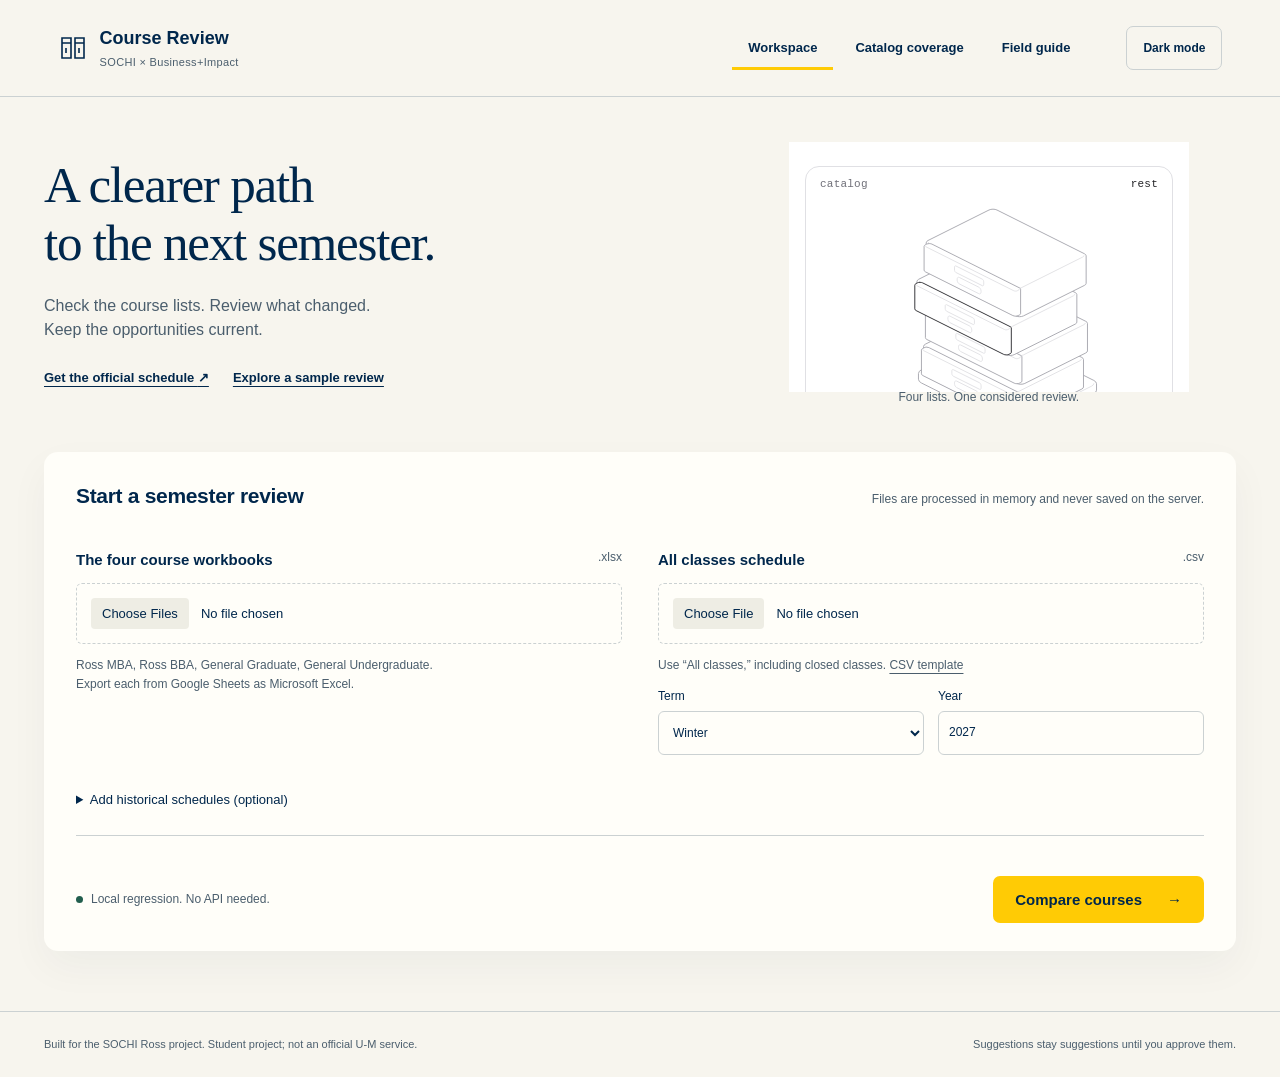
==== index.html @ 3276b449 "Build offline SOCHI course review app with trained ridge model" ====
<!doctype html>
<html lang="en"><head><meta charset="utf-8"><meta name="viewport" content="width=device-width,initial-scale=1"><meta name="color-scheme" content="light dark"><title>Course Review · SOCHI × Business+Impact</title><link rel="stylesheet" href="/style.css"><script src="/app.js" defer></script></head>
<body><a class="skip" href="#main">Skip to workspace</a>
<header><a href="/" class="brand" aria-label="Course Review home"><svg width="30" height="30" viewBox="0 0 30 30" aria-hidden="true"><path d="M4 5h9v20H4zM17 5h9v20h-9zM4 10h9M17 10h9M8 15v5M21 15v5" fill="none" stroke="currentColor" stroke-width="1.6"/></svg><span>Course Review<small>SOCHI × Business+Impact</small></span></a><nav aria-label="Main"><button class="nav active" data-page="workspace">Workspace</button><button class="nav" data-page="coverage">Catalog coverage</button><button class="nav" data-page="guide">Field guide</button></nav><button id="theme" class="icon-button" aria-label="Switch to dark mode">Dark mode</button></header>
<main id="main">
<section id="workspace" class="page">
<div class="intro"><div><h1>A clearer path<br>to the next semester.</h1><p>Check the course lists. Review what changed.<br>Keep the opportunities current.</p><div class="intro-links"><a href="https://ro.umich.edu/calendars/schedule-classes" target="_blank" rel="noopener">Get the official schedule <span aria-hidden="true">↗</span></a><button id="demo" class="text-button">Explore a sample review</button></div></div><div class="figure"><iframe title="Interactive Hairline catalog drawers" src="/hairline-catalog.html?theme=light" id="hairline"></iframe><span>Four lists. One considered review.</span></div></div>
<section class="setup" aria-labelledby="setup-title"><div class="setup-heading"><h2 id="setup-title">Start a semester review</h2><p>Files are processed in memory and never saved on the server.</p></div><form id="review-form"><div class="inputs">
<div class="file-area"><label for="workbooks">The four course workbooks <span>.xlsx</span></label><input id="workbooks" type="file" accept=".xlsx" multiple required aria-describedby="workbook-help"><p id="workbook-help">Ross MBA, Ross BBA, General Graduate, General Undergraduate.<br>Export each from Google Sheets as Microsoft Excel.</p></div>
<div class="file-area"><label for="schedule">All classes schedule <span>.csv</span></label><input id="schedule" type="file" accept=".csv" required><p>Use “All classes,” including closed classes. <a href="/schedule-template.csv" download>CSV template</a></p><div class="term"><label for="season">Term<select id="season"><option>Winter</option><option>Spring</option><option>Spring/Summer</option><option>Summer</option><option>Fall</option></select></label><label for="year">Year<input id="year" type="number" min="2020" max="2099" value="2027" required></label></div></div>
</div><details class="history"><summary>Add historical schedules (optional)</summary><p>Upload previous “All classes” CSVs. These add evidence for courses missing next term. Name files WN2026.csv, FA2026.csv, SP2026.csv, SS2026.csv or SU2026.csv.</p><input id="history" aria-label="Historical schedule CSVs" type="file" accept=".csv" multiple></details><div class="form-foot"><p><span class="status-dot"></span>Local regression. No API needed.</p><button class="primary" id="analyze" type="submit">Compare courses <span aria-hidden="true">→</span></button></div></form><div id="error" role="alert" hidden></div><div id="progress" role="status" hidden>Reading course files and comparing official offerings…</div></section>
<section id="results" hidden aria-labelledby="result-title"><div class="results-heading"><div><h2 id="result-title">Your review queue</h2><p id="summary"></p></div><div class="export-actions"><button id="export-csv">Export review CSV</button><button id="export-json">Save review session</button><label class="import-label">Resume session<input type="file" id="import-session" accept=".json"></label></div></div><div id="notice" class="notice"></div><div id="counts" class="counts"></div><div class="filters"><label>Search<input id="search" type="search" placeholder="Course name or number"></label><label>Action<select id="action-filter"><option value="">All actions</option></select></label><label>Course list<select id="dataset-filter"><option value="">All lists</option></select></label><label>Decision<select id="decision-filter"><option value="">All decisions</option><option>Pending</option><option>Accepted</option><option>Rejected</option><option>Mark Not Current</option></select></label></div><div class="table-wrap" tabindex="0" aria-label="Course review table, scroll horizontally on small screens"><table><thead><tr><th>Course</th><th>Suggested action</th><th>Evidence & proposed change</th><th>Your decision</th></tr></thead><tbody id="rows"></tbody></table></div><div class="pagination"><span id="page-info"></span><div><button id="prev">Previous</button><button id="next">Next</button></div></div><section class="discovery"><h2>Courses to investigate</h2><p>New to these lists, with a title related to social impact or sustainability. Confirm the description, audience and tags before adding.</p><div id="discovery"></div><button id="export-discovery">Export discovery CSV</button><button id="umich-review">Optional U-M review of first 10 candidates</button><a href="https://toolkit.umgpt.umich.edu/detail/1544/" target="_blank" rel="noopener">Open Glen’s toolkit ↗</a><pre id="umich-output" hidden></pre></section><details><summary>Evidence limits & model details</summary><ul id="warnings"></ul><pre id="model-details"></pre></details></section>
</section>
<section id="coverage" class="page" hidden><h1>Catalog coverage</h1><p class="lead">Official schedules establish offerings. School catalogs provide descriptions and context.</p><div class="notice">Importing the central Registrar schedule covers listed identifiers across schools. School-specific scraping and login automation are not part of this app; uncertain records remain in the review queue.</div><div class="table-wrap"><table><thead><tr><th>Source</th><th>Automated coverage</th><th>Manual review</th></tr></thead><tbody id="coverage-rows"></tbody></table></div></section>
<section id="guide" class="page reading" hidden><h1>The semester field guide</h1><div id="guide-content"></div><a href="/guide" download="SOCHI-Field-Guide.md">Download the full guide</a></section>
</main><footer><span>Built for the SOCHI Ross project. Student project; not an official U-M service.</span><span>Suggestions stay suggestions until you approve them.</span></footer></body></html>
---- style.css ----
@font-face{font-family:ReviewSerif;src:local('Georgia')}*{box-sizing:border-box} :root{--bg:#f7f5ee;--paper:#fffef9;--ink:#00274c;--muted:#4b5e6d;--line:#cbd1d2;--maize:#ffcb05;--blue:#00274c;--soft:#eeede4;--good:#225e4e;--danger:#a12e28;--shadow:0 16px 40px #00274c0b;color-scheme:light}html[data-theme=dark]{--bg:#101c29;--paper:#172737;--ink:#f5f3e9;--muted:#b9c6ce;--line:#405260;--soft:#223444;--good:#9bd4b9;--danger:#ffafa5;--shadow:0 16px 40px #0002;color-scheme:dark}html{font:15px/1.55 -apple-system,BlinkMacSystemFont,'Segoe UI',sans-serif;background:var(--bg);color:var(--ink);scroll-behavior:smooth}body{margin:0}::selection{background:var(--maize);color:#00274c}a{color:inherit;text-underline-offset:4px}button,input,select{font:inherit}button,.import-label{cursor:pointer;background:var(--paper);color:var(--ink);border:1px solid var(--line);padding:10px 16px;border-radius:7px;font-weight:600;min-height:44px;transition:background .15s}button:hover,.import-label:hover{background:var(--soft)}button:disabled{opacity:.48;cursor:default}button:focus-visible,a:focus-visible,input:focus-visible,select:focus-visible,summary:focus-visible{outline:3px solid #d5a700;outline-offset:4px}input,select{color:var(--ink);background:var(--paper);border:1px solid var(--line);border-radius:6px;padding:10px;max-width:100%;min-height:44px}input[type=file]{width:100%;font-size:13px;background:transparent;border:1px dashed var(--line);padding:14px}input::file-selector-button{background:var(--soft);color:var(--ink);border:0;padding:8px 11px;border-radius:4px;margin-right:12px;cursor:pointer}input::placeholder{color:var(--muted)}header{max-width:1440px;margin:auto;padding:26px 4.5%;display:flex;align-items:center;gap:40px;border-bottom:1px solid var(--line)}.brand{display:flex;align-items:center;gap:12px;text-decoration:none;font-size:18px;font-weight:700;line-height:1.3}.brand svg{color:var(--ink)}.brand small{display:block;font-size:11px;font-weight:500;letter-spacing:.03em;color:var(--muted);margin-top:4px}nav{display:flex;gap:6px;margin-left:auto}.nav{border:0;background:transparent;font-size:13px}.nav.active{box-shadow:inset 0 -3px var(--maize);border-radius:0}.icon-button{font-size:12px;min-width:96px;background:transparent}main{max-width:1280px;margin:auto;padding:0 44px}.intro{display:grid;grid-template-columns:1.35fr 1fr;align-items:center;min-height:355px;gap:30px;padding:40px 0}.intro h1,h1{font:normal clamp(34px,4vw,54px)/1.13 ReviewSerif,Georgia,serif;letter-spacing:-.025em;margin:0 0 22px}.intro p{font-size:16px;color:var(--muted);margin:0}.intro-links{display:flex;gap:24px;align-items:center;flex-wrap:wrap;margin-top:20px;font-size:13px}.intro-links a{font-weight:600}.text-button{border:0;padding:0;background:none;min-height:30px;font-size:13px;text-decoration:underline;text-underline-offset:4px}.figure{text-align:center}.figure iframe{border:0;width:100%;max-width:400px;height:250px;background:transparent}.figure span{display:block;color:var(--muted);font-size:12px;margin-top:-10px}.setup{background:var(--paper);border-radius:14px;box-shadow:var(--shadow);padding:28px 32px;margin-bottom:44px}.setup-heading{display:flex;justify-content:space-between;align-items:baseline;gap:20px}h2{font-size:21px;letter-spacing:-.015em;margin:0 0 10px}.setup-heading p{font-size:12px;color:var(--muted);margin:0}.inputs{display:grid;grid-template-columns:1fr 1fr;gap:36px;margin-top:25px}.file-area>label{display:flex;justify-content:space-between;font-weight:650;margin-bottom:12px}.file-area label span{font-weight:400;color:var(--muted);font-size:12px}.file-area p{font-size:12px;color:var(--muted);line-height:1.6}.term{display:flex;gap:14px}.term label{font-size:12px;display:grid;gap:5px;flex:1}.term input{width:100%}.history{padding:15px 0;border-bottom:1px solid var(--line);font-size:13px}.history p{max-width:75ch;color:var(--muted)}summary{cursor:pointer;min-height:30px}.form-foot{display:flex;align-items:center;justify-content:space-between;padding-top:20px;gap:20px}.form-foot p{font-size:12px;color:var(--muted);display:flex;align-items:center;gap:8px}.status-dot{width:7px;height:7px;border-radius:50%;background:var(--good)}.primary{background:var(--maize);color:#00274c;border:0;padding:12px 22px;min-width:190px;display:flex;align-items:center;justify-content:space-between;gap:25px}.primary:hover{background:#e9ba00}#error,#progress{padding:14px;margin-top:16px;border-radius:6px;background:var(--soft);font-size:14px}#error{color:var(--danger)}#progress{border:1px solid var(--line)}.results-heading{display:flex;justify-content:space-between;gap:25px;align-items:start}.results-heading p{font-size:13px;color:var(--muted)}.export-actions{display:flex;gap:8px;flex-wrap:wrap}.export-actions button,.import-label{font-size:12px;padding:9px 12px}.import-label{display:inline-flex;align-items:center}.import-label input{position:absolute;width:1px;height:1px;opacity:0}.import-label:focus-within{outline:3px solid var(--maize)}.notice{background:var(--soft);padding:16px 20px;border-radius:8px;margin:20px 0;font-size:13px}.counts{display:flex;gap:24px;flex-wrap:wrap;padding:12px 0 25px;border-bottom:1px solid var(--line)}.counts button{padding:0;border:0;background:transparent;font-size:12px;color:var(--muted);font-weight:400}.counts strong{font-size:24px;display:block;font-weight:550;color:var(--ink);font-variant-numeric:tabular-nums}.filters{display:grid;grid-template-columns:1.5fr 1fr 1fr 1fr;gap:14px;margin:24px 0}.filters label{display:grid;gap:6px;font-size:12px;color:var(--muted)}.filters input,.filters select{width:100%;font-size:13px}.table-wrap{overflow:auto;border-top:1px solid var(--line)}table{border-collapse:collapse;width:100%;font-size:13px;min-width:780px}th{text-align:left;font-size:11px;text-transform:uppercase;letter-spacing:.06em;color:var(--muted);font-weight:600;padding:15px 14px;background:var(--bg)}td{vertical-align:top;padding:19px 14px;border-top:1px solid var(--line)}th:first-child,td:first-child{padding-left:0}td:first-child{width:27%}td:nth-child(2){width:19%}td:nth-child(3){width:35%}td strong{display:block;font-size:14px;font-weight:600}.sub{display:block;color:var(--muted);font-size:11px;margin-top:5px}.badge{background:var(--soft);padding:5px 8px;border-radius:4px;display:inline-block;font-size:11px}.evidence{color:var(--muted);font-size:12px;line-height:1.6}.proposal{font-size:12px;margin:8px 0}.decision{width:100%;font-size:12px}.notes{width:100%;font-size:12px;margin-top:7px}.pagination{display:flex;align-items:center;justify-content:space-between;font-size:12px;color:var(--muted);padding:20px 0}.pagination button{font-size:12px;margin-left:6px}.discovery{border-top:1px solid var(--line);padding:32px 0;margin-top:18px}.discovery>p{max-width:75ch;font-size:13px;color:var(--muted)}.discovery article{display:grid;grid-template-columns:110px 1fr 140px;gap:18px;border-bottom:1px solid var(--line);padding:14px 0}.discovery article p{margin:4px 0;color:var(--muted);font-size:12px}.discovery button,.discovery>a{margin-top:20px;margin-right:15px;font-size:12px}details{margin:20px 0}pre{white-space:pre-wrap;word-break:break-word;background:var(--soft);border-radius:8px;padding:20px;font-size:12px;max-height:420px;overflow:auto}.page:not(#workspace){padding-top:50px;min-height:70vh}.lead{color:var(--muted);font-size:17px;max-width:65ch}.reading{max-width:820px;margin:auto}.reading h2{margin-top:30px}.reading p,.reading li{color:var(--muted);max-width:75ch}.reading pre{max-height:none}footer{max-width:1280px;margin:60px auto 0;padding:24px 44px;display:flex;justify-content:space-between;gap:25px;border-top:1px solid var(--line);font-size:11px;color:var(--muted)}.skip{position:absolute;left:12px;top:-60px;background:var(--maize);padding:12px;color:#00274c;z-index:3}.skip:focus{top:12px}[hidden]{display:none!important}#results{animation:reveal .35s cubic-bezier(.16,1,.3,1)}@keyframes reveal{from{clip-path:inset(0 0 8%);filter:blur(2px)}to{clip-path:inset(0);filter:blur(0)}}@media(prefers-reduced-motion:reduce){*{animation:none!important;transition:none!important;scroll-behavior:auto!important}}@media(max-width:850px){header{padding:18px 24px;gap:15px;flex-wrap:wrap}nav{order:3;width:100%;margin:0}.icon-button{margin-left:auto}main{padding:0 24px}.intro{grid-template-columns:1fr .7fr;gap:10px;min-height:300px}.intro h1{font-size:37px}.figure iframe{height:210px}.setup{padding:24px}.setup-heading{display:block}.setup-heading p{margin-top:8px}.results-heading{display:block}.filters{grid-template-columns:1fr 1fr}.inputs{gap:24px}footer{padding:24px}.discovery article{grid-template-columns:80px 1fr 120px}}@media(max-width:570px){header{padding:16px 20px}.brand{font-size:16px}.nav{padding:8px 10px}main{padding:0 20px}.intro{display:block;padding:30px 0 20px}.intro h1{font-size:38px}.intro p{font-size:14px}.figure{display:none}.inputs{grid-template-columns:1fr;gap:22px}.setup{padding:22px 18px}.form-foot{align-items:stretch;flex-direction:column;gap:9px}.form-foot p{margin:0}.primary{justify-content:center}.filters{grid-template-columns:1fr 1fr;gap:10px}.export-actions{margin:16px 0}.discovery article{grid-template-columns:70px 1fr}.discovery article select{grid-column:2}.pagination{gap:10px}.counts{gap:20px}.counts strong{font-size:21px}footer{display:block;padding:20px}footer span{display:block;margin-bottom:8px}}
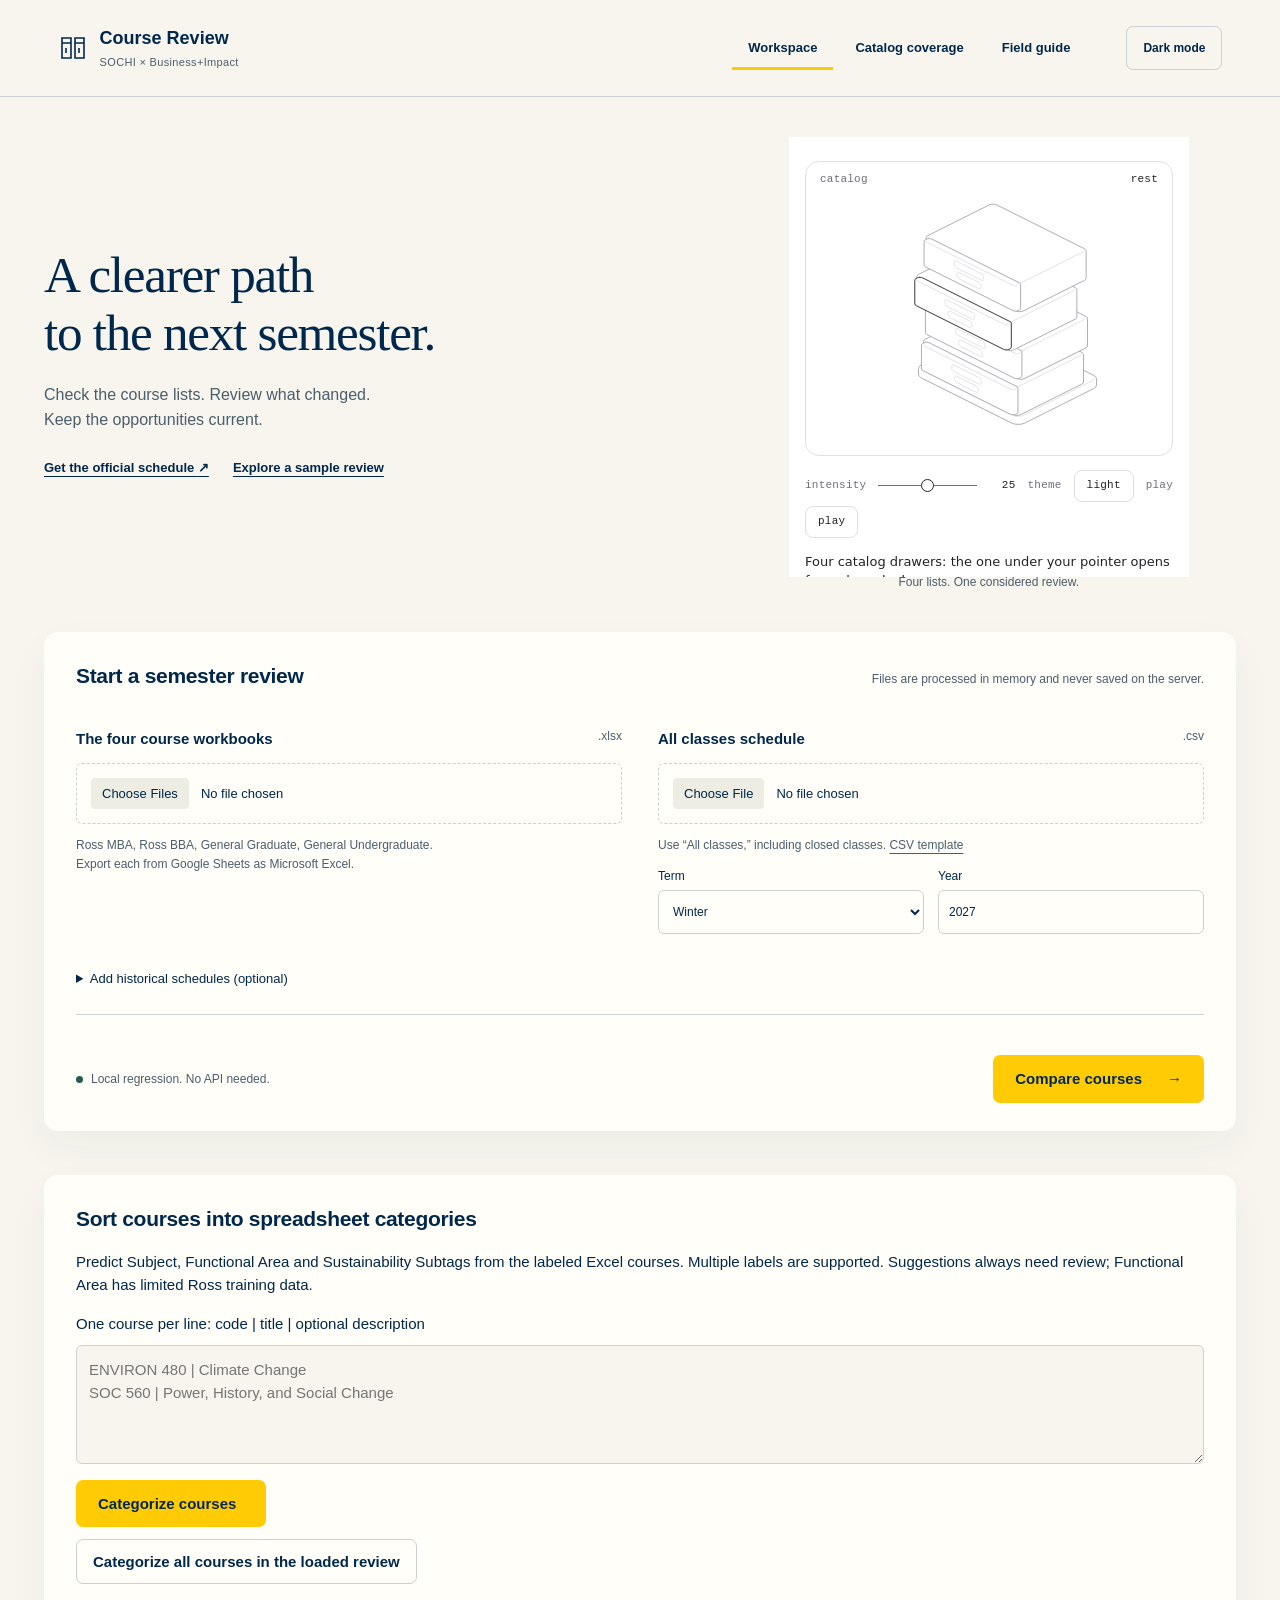
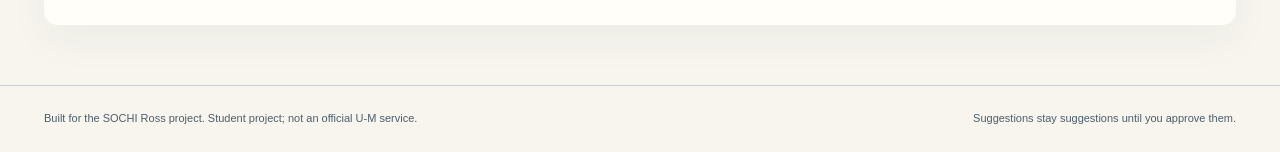
==== commit 4aa7fd03: "Train and expose multilabel ridge regression for spreadsheet categories" ====
--- a/index.html
+++ b/index.html
@@ -9,6 +9,8 @@
 <div class="file-area"><label for="workbooks">The four course workbooks <span>.xlsx</span></label><input id="workbooks" type="file" accept=".xlsx" multiple required aria-describedby="workbook-help"><p id="workbook-help">Ross MBA, Ross BBA, General Graduate, General Undergraduate.<br>Export each from Google Sheets as Microsoft Excel.</p></div>
 <div class="file-area"><label for="schedule">All classes schedule <span>.csv</span></label><input id="schedule" type="file" accept=".csv" required><p>Use “All classes,” including closed classes. <a href="/schedule-template.csv" download>CSV template</a></p><div class="term"><label for="season">Term<select id="season"><option>Winter</option><option>Spring</option><option>Spring/Summer</option><option>Summer</option><option>Fall</option></select></label><label for="year">Year<input id="year" type="number" min="2020" max="2099" value="2027" required></label></div></div>
 </div><details class="history"><summary>Add historical schedules (optional)</summary><p>Upload previous “All classes” CSVs. These add evidence for courses missing next term. Name files WN2026.csv, FA2026.csv, SP2026.csv, SS2026.csv or SU2026.csv.</p><input id="history" aria-label="Historical schedule CSVs" type="file" accept=".csv" multiple></details><div class="form-foot"><p><span class="status-dot"></span>Local regression. No API needed.</p><button class="primary" id="analyze" type="submit">Compare courses <span aria-hidden="true">→</span></button></div></form><div id="error" role="alert" hidden></div><div id="progress" role="status" hidden>Reading course files and comparing official offerings…</div></section>
+<section class="setup" aria-labelledby="categorize-title"><h2 id="categorize-title">Sort courses into spreadsheet categories</h2><p>Predict Subject, Functional Area and Sustainability Subtags from the labeled Excel courses. Multiple labels are supported. Suggestions always need review; Functional Area has limited Ross training data.</p><form id="category-form"><label for="category-input">One course per line: code | title | optional description</label><textarea id="category-input" rows="4" placeholder="ENVIRON 480 | Climate Change
+SOC 560 | Power, History, and Social Change" required></textarea><button class="primary" type="submit" id="category-submit">Categorize courses</button></form><button id="categorize-review" type="button">Categorize all courses in the loaded review</button><p id="category-status" role="status"></p><div id="category-results"></div><button id="category-export" hidden>Export categories CSV</button></section>
 <section id="results" hidden aria-labelledby="result-title"><div class="results-heading"><div><h2 id="result-title">Your review queue</h2><p id="summary"></p></div><div class="export-actions"><button id="export-csv">Export review CSV</button><button id="export-json">Save review session</button><label class="import-label">Resume session<input type="file" id="import-session" accept=".json"></label></div></div><div id="notice" class="notice"></div><div id="counts" class="counts"></div><div class="filters"><label>Search<input id="search" type="search" placeholder="Course name or number"></label><label>Action<select id="action-filter"><option value="">All actions</option></select></label><label>Course list<select id="dataset-filter"><option value="">All lists</option></select></label><label>Decision<select id="decision-filter"><option value="">All decisions</option><option>Pending</option><option>Accepted</option><option>Rejected</option><option>Mark Not Current</option></select></label></div><div class="table-wrap" tabindex="0" aria-label="Course review table, scroll horizontally on small screens"><table><thead><tr><th>Course</th><th>Suggested action</th><th>Evidence & proposed change</th><th>Your decision</th></tr></thead><tbody id="rows"></tbody></table></div><div class="pagination"><span id="page-info"></span><div><button id="prev">Previous</button><button id="next">Next</button></div></div><section class="discovery"><h2>Courses to investigate</h2><p>New to these lists, with a title related to social impact or sustainability. Confirm the description, audience and tags before adding.</p><div id="discovery"></div><button id="export-discovery">Export discovery CSV</button><button id="umich-review">Optional U-M review of first 10 candidates</button><a href="https://toolkit.umgpt.umich.edu/detail/1544/" target="_blank" rel="noopener">Open Glen’s toolkit ↗</a><pre id="umich-output" hidden></pre></section><details><summary>Evidence limits & model details</summary><ul id="warnings"></ul><pre id="model-details"></pre></details></section>
 </section>
 <section id="coverage" class="page" hidden><h1>Catalog coverage</h1><p class="lead">Official schedules establish offerings. School catalogs provide descriptions and context.</p><div class="notice">Importing the central Registrar schedule covers listed identifiers across schools. School-specific scraping and login automation are not part of this app; uncertain records remain in the review queue.</div><div class="table-wrap"><table><thead><tr><th>Source</th><th>Automated coverage</th><th>Manual review</th></tr></thead><tbody id="coverage-rows"></tbody></table></div></section>
--- a/style.css
+++ b/style.css
@@ -1 +1,3 @@
-@font-face{font-family:ReviewSerif;src:local('Georgia')}*{box-sizing:border-box} :root{--bg:#f7f5ee;--paper:#fffef9;--ink:#00274c;--muted:#4b5e6d;--line:#cbd1d2;--maize:#ffcb05;--blue:#00274c;--soft:#eeede4;--good:#225e4e;--danger:#a12e28;--shadow:0 16px 40px #00274c0b;color-scheme:light}html[data-theme=dark]{--bg:#101c29;--paper:#172737;--ink:#f5f3e9;--muted:#b9c6ce;--line:#405260;--soft:#223444;--good:#9bd4b9;--danger:#ffafa5;--shadow:0 16px 40px #0002;color-scheme:dark}html{font:15px/1.55 -apple-system,BlinkMacSystemFont,'Segoe UI',sans-serif;background:var(--bg);color:var(--ink);scroll-behavior:smooth}body{margin:0}::selection{background:var(--maize);color:#00274c}a{color:inherit;text-underline-offset:4px}button,input,select{font:inherit}button,.import-label{cursor:pointer;background:var(--paper);color:var(--ink);border:1px solid var(--line);padding:10px 16px;border-radius:7px;font-weight:600;min-height:44px;transition:background .15s}button:hover,.import-label:hover{background:var(--soft)}button:disabled{opacity:.48;cursor:default}button:focus-visible,a:focus-visible,input:focus-visible,select:focus-visible,summary:focus-visible{outline:3px solid #d5a700;outline-offset:4px}input,select{color:var(--ink);background:var(--paper);border:1px solid var(--line);border-radius:6px;padding:10px;max-width:100%;min-height:44px}input[type=file]{width:100%;font-size:13px;background:transparent;border:1px dashed var(--line);padding:14px}input::file-selector-button{background:var(--soft);color:var(--ink);border:0;padding:8px 11px;border-radius:4px;margin-right:12px;cursor:pointer}input::placeholder{color:var(--muted)}header{max-width:1440px;margin:auto;padding:26px 4.5%;display:flex;align-items:center;gap:40px;border-bottom:1px solid var(--line)}.brand{display:flex;align-items:center;gap:12px;text-decoration:none;font-size:18px;font-weight:700;line-height:1.3}.brand svg{color:var(--ink)}.brand small{display:block;font-size:11px;font-weight:500;letter-spacing:.03em;color:var(--muted);margin-top:4px}nav{display:flex;gap:6px;margin-left:auto}.nav{border:0;background:transparent;font-size:13px}.nav.active{box-shadow:inset 0 -3px var(--maize);border-radius:0}.icon-button{font-size:12px;min-width:96px;background:transparent}main{max-width:1280px;margin:auto;padding:0 44px}.intro{display:grid;grid-template-columns:1.35fr 1fr;align-items:center;min-height:355px;gap:30px;padding:40px 0}.intro h1,h1{font:normal clamp(34px,4vw,54px)/1.13 ReviewSerif,Georgia,serif;letter-spacing:-.025em;margin:0 0 22px}.intro p{font-size:16px;color:var(--muted);margin:0}.intro-links{display:flex;gap:24px;align-items:center;flex-wrap:wrap;margin-top:20px;font-size:13px}.intro-links a{font-weight:600}.text-button{border:0;padding:0;background:none;min-height:30px;font-size:13px;text-decoration:underline;text-underline-offset:4px}.figure{text-align:center}.figure iframe{border:0;width:100%;max-width:400px;height:250px;background:transparent}.figure span{display:block;color:var(--muted);font-size:12px;margin-top:-10px}.setup{background:var(--paper);border-radius:14px;box-shadow:var(--shadow);padding:28px 32px;margin-bottom:44px}.setup-heading{display:flex;justify-content:space-between;align-items:baseline;gap:20px}h2{font-size:21px;letter-spacing:-.015em;margin:0 0 10px}.setup-heading p{font-size:12px;color:var(--muted);margin:0}.inputs{display:grid;grid-template-columns:1fr 1fr;gap:36px;margin-top:25px}.file-area>label{display:flex;justify-content:space-between;font-weight:650;margin-bottom:12px}.file-area label span{font-weight:400;color:var(--muted);font-size:12px}.file-area p{font-size:12px;color:var(--muted);line-height:1.6}.term{display:flex;gap:14px}.term label{font-size:12px;display:grid;gap:5px;flex:1}.term input{width:100%}.history{padding:15px 0;border-bottom:1px solid var(--line);font-size:13px}.history p{max-width:75ch;color:var(--muted)}summary{cursor:pointer;min-height:30px}.form-foot{display:flex;align-items:center;justify-content:space-between;padding-top:20px;gap:20px}.form-foot p{font-size:12px;color:var(--muted);display:flex;align-items:center;gap:8px}.status-dot{width:7px;height:7px;border-radius:50%;background:var(--good)}.primary{background:var(--maize);color:#00274c;border:0;padding:12px 22px;min-width:190px;display:flex;align-items:center;justify-content:space-between;gap:25px}.primary:hover{background:#e9ba00}#error,#progress{padding:14px;margin-top:16px;border-radius:6px;background:var(--soft);font-size:14px}#error{color:var(--danger)}#progress{border:1px solid var(--line)}.results-heading{display:flex;justify-content:space-between;gap:25px;align-items:start}.results-heading p{font-size:13px;color:var(--muted)}.export-actions{display:flex;gap:8px;flex-wrap:wrap}.export-actions button,.import-label{font-size:12px;padding:9px 12px}.import-label{display:inline-flex;align-items:center}.import-label input{position:absolute;width:1px;height:1px;opacity:0}.import-label:focus-within{outline:3px solid var(--maize)}.notice{background:var(--soft);padding:16px 20px;border-radius:8px;margin:20px 0;font-size:13px}.counts{display:flex;gap:24px;flex-wrap:wrap;padding:12px 0 25px;border-bottom:1px solid var(--line)}.counts button{padding:0;border:0;background:transparent;font-size:12px;color:var(--muted);font-weight:400}.counts strong{font-size:24px;display:block;font-weight:550;color:var(--ink);font-variant-numeric:tabular-nums}.filters{display:grid;grid-template-columns:1.5fr 1fr 1fr 1fr;gap:14px;margin:24px 0}.filters label{display:grid;gap:6px;font-size:12px;color:var(--muted)}.filters input,.filters select{width:100%;font-size:13px}.table-wrap{overflow:auto;border-top:1px solid var(--line)}table{border-collapse:collapse;width:100%;font-size:13px;min-width:780px}th{text-align:left;font-size:11px;text-transform:uppercase;letter-spacing:.06em;color:var(--muted);font-weight:600;padding:15px 14px;background:var(--bg)}td{vertical-align:top;padding:19px 14px;border-top:1px solid var(--line)}th:first-child,td:first-child{padding-left:0}td:first-child{width:27%}td:nth-child(2){width:19%}td:nth-child(3){width:35%}td strong{display:block;font-size:14px;font-weight:600}.sub{display:block;color:var(--muted);font-size:11px;margin-top:5px}.badge{background:var(--soft);padding:5px 8px;border-radius:4px;display:inline-block;font-size:11px}.evidence{color:var(--muted);font-size:12px;line-height:1.6}.proposal{font-size:12px;margin:8px 0}.decision{width:100%;font-size:12px}.notes{width:100%;font-size:12px;margin-top:7px}.pagination{display:flex;align-items:center;justify-content:space-between;font-size:12px;color:var(--muted);padding:20px 0}.pagination button{font-size:12px;margin-left:6px}.discovery{border-top:1px solid var(--line);padding:32px 0;margin-top:18px}.discovery>p{max-width:75ch;font-size:13px;color:var(--muted)}.discovery article{display:grid;grid-template-columns:110px 1fr 140px;gap:18px;border-bottom:1px solid var(--line);padding:14px 0}.discovery article p{margin:4px 0;color:var(--muted);font-size:12px}.discovery button,.discovery>a{margin-top:20px;margin-right:15px;font-size:12px}details{margin:20px 0}pre{white-space:pre-wrap;word-break:break-word;background:var(--soft);border-radius:8px;padding:20px;font-size:12px;max-height:420px;overflow:auto}.page:not(#workspace){padding-top:50px;min-height:70vh}.lead{color:var(--muted);font-size:17px;max-width:65ch}.reading{max-width:820px;margin:auto}.reading h2{margin-top:30px}.reading p,.reading li{color:var(--muted);max-width:75ch}.reading pre{max-height:none}footer{max-width:1280px;margin:60px auto 0;padding:24px 44px;display:flex;justify-content:space-between;gap:25px;border-top:1px solid var(--line);font-size:11px;color:var(--muted)}.skip{position:absolute;left:12px;top:-60px;background:var(--maize);padding:12px;color:#00274c;z-index:3}.skip:focus{top:12px}[hidden]{display:none!important}#results{animation:reveal .35s cubic-bezier(.16,1,.3,1)}@keyframes reveal{from{clip-path:inset(0 0 8%);filter:blur(2px)}to{clip-path:inset(0);filter:blur(0)}}@media(prefers-reduced-motion:reduce){*{animation:none!important;transition:none!important;scroll-behavior:auto!important}}@media(max-width:850px){header{padding:18px 24px;gap:15px;flex-wrap:wrap}nav{order:3;width:100%;margin:0}.icon-button{margin-left:auto}main{padding:0 24px}.intro{grid-template-columns:1fr .7fr;gap:10px;min-height:300px}.intro h1{font-size:37px}.figure iframe{height:210px}.setup{padding:24px}.setup-heading{display:block}.setup-heading p{margin-top:8px}.results-heading{display:block}.filters{grid-template-columns:1fr 1fr}.inputs{gap:24px}footer{padding:24px}.discovery article{grid-template-columns:80px 1fr 120px}}@media(max-width:570px){header{padding:16px 20px}.brand{font-size:16px}.nav{padding:8px 10px}main{padding:0 20px}.intro{display:block;padding:30px 0 20px}.intro h1{font-size:38px}.intro p{font-size:14px}.figure{display:none}.inputs{grid-template-columns:1fr;gap:22px}.setup{padding:22px 18px}.form-foot{align-items:stretch;flex-direction:column;gap:9px}.form-foot p{margin:0}.primary{justify-content:center}.filters{grid-template-columns:1fr 1fr;gap:10px}.export-actions{margin:16px 0}.discovery article{grid-template-columns:70px 1fr}.discovery article select{grid-column:2}.pagination{gap:10px}.counts{gap:20px}.counts strong{font-size:21px}footer{display:block;padding:20px}footer span{display:block;margin-bottom:8px}}
+@font-face{font-family:ReviewSerif;src:local('Georgia')}*{box-sizing:border-box} :root{--bg:#f7f5ee;--paper:#fffef9;--ink:#00274c;--muted:#4b5e6d;--line:#cbd1d2;--maize:#ffcb05;--blue:#00274c;--soft:#eeede4;--good:#225e4e;--danger:#a12e28;--shadow:0 16px 40px #00274c0b;color-scheme:light}html[data-theme=dark]{--bg:#101c29;--paper:#172737;--ink:#f5f3e9;--muted:#b9c6ce;--line:#405260;--soft:#223444;--good:#9bd4b9;--danger:#ffafa5;--shadow:0 16px 40px #0002;color-scheme:dark}html{font:15px/1.55 -apple-system,BlinkMacSystemFont,'Segoe UI',sans-serif;background:var(--bg);color:var(--ink);scroll-behavior:smooth}body{margin:0}::selection{background:var(--maize);color:#00274c}a{color:inherit;text-underline-offset:4px}button,input,select{font:inherit}button,.import-label{cursor:pointer;background:var(--paper);color:var(--ink);border:1px solid var(--line);padding:10px 16px;border-radius:7px;font-weight:600;min-height:44px;transition:background .15s}button:hover,.import-label:hover{background:var(--soft)}button:disabled{opacity:.48;cursor:default}button:focus-visible,a:focus-visible,input:focus-visible,select:focus-visible,summary:focus-visible{outline:3px solid #d5a700;outline-offset:4px}input,select{color:var(--ink);background:var(--paper);border:1px solid var(--line);border-radius:6px;padding:10px;max-width:100%;min-height:44px}input[type=file]{width:100%;font-size:13px;background:transparent;border:1px dashed var(--line);padding:14px}input::file-selector-button{background:var(--soft);color:var(--ink);border:0;padding:8px 11px;border-radius:4px;margin-right:12px;cursor:pointer}input::placeholder{color:var(--muted)}header{max-width:1440px;margin:auto;padding:26px 4.5%;display:flex;align-items:center;gap:40px;border-bottom:1px solid var(--line)}.brand{display:flex;align-items:center;gap:12px;text-decoration:none;font-size:18px;font-weight:700;line-height:1.3}.brand svg{color:var(--ink)}.brand small{display:block;font-size:11px;font-weight:500;letter-spacing:.03em;color:var(--muted);margin-top:4px}nav{display:flex;gap:6px;margin-left:auto}.nav{border:0;background:transparent;font-size:13px}.nav.active{box-shadow:inset 0 -3px var(--maize);border-radius:0}.icon-button{font-size:12px;min-width:96px;background:transparent}main{max-width:1280px;margin:auto;padding:0 44px}.intro{display:grid;grid-template-columns:1.35fr 1fr;align-items:center;min-height:355px;gap:30px;padding:40px 0}.intro h1,h1{font:normal clamp(34px,4vw,54px)/1.13 ReviewSerif,Georgia,serif;letter-spacing:-.025em;margin:0 0 22px}.intro p{font-size:16px;color:var(--muted);margin:0}.intro-links{display:flex;gap:24px;align-items:center;flex-wrap:wrap;margin-top:20px;font-size:13px}.intro-links a{font-weight:600}.text-button{border:0;padding:0;background:none;min-height:30px;font-size:13px;text-decoration:underline;text-underline-offset:4px}.figure{text-align:center}.figure iframe{border:0;width:100%;max-width:400px;height:440px;background:transparent}.figure span{display:block;color:var(--muted);font-size:12px;margin-top:-10px}.setup{background:var(--paper);border-radius:14px;box-shadow:var(--shadow);padding:28px 32px;margin-bottom:44px}.setup-heading{display:flex;justify-content:space-between;align-items:baseline;gap:20px}h2{font-size:21px;letter-spacing:-.015em;margin:0 0 10px}.setup-heading p{font-size:12px;color:var(--muted);margin:0}.inputs{display:grid;grid-template-columns:1fr 1fr;gap:36px;margin-top:25px}.file-area>label{display:flex;justify-content:space-between;font-weight:650;margin-bottom:12px}.file-area label span{font-weight:400;color:var(--muted);font-size:12px}.file-area p{font-size:12px;color:var(--muted);line-height:1.6}.term{display:flex;gap:14px}.term label{font-size:12px;display:grid;gap:5px;flex:1}.term input{width:100%}.history{padding:15px 0;border-bottom:1px solid var(--line);font-size:13px}.history p{max-width:75ch;color:var(--muted)}summary{cursor:pointer;min-height:30px}.form-foot{display:flex;align-items:center;justify-content:space-between;padding-top:20px;gap:20px}.form-foot p{font-size:12px;color:var(--muted);display:flex;align-items:center;gap:8px}.status-dot{width:7px;height:7px;border-radius:50%;background:var(--good)}.primary{background:var(--maize);color:#00274c;border:0;padding:12px 22px;min-width:190px;display:flex;align-items:center;justify-content:space-between;gap:25px}.primary:hover{background:#e9ba00}#error,#progress{padding:14px;margin-top:16px;border-radius:6px;background:var(--soft);font-size:14px}#error{color:var(--danger)}#progress{border:1px solid var(--line)}.results-heading{display:flex;justify-content:space-between;gap:25px;align-items:start}.results-heading p{font-size:13px;color:var(--muted)}.export-actions{display:flex;gap:8px;flex-wrap:wrap}.export-actions button,.import-label{font-size:12px;padding:9px 12px}.import-label{display:inline-flex;align-items:center}.import-label input{position:absolute;width:1px;height:1px;opacity:0}.import-label:focus-within{outline:3px solid var(--maize)}.notice{background:var(--soft);padding:16px 20px;border-radius:8px;margin:20px 0;font-size:13px}.counts{display:flex;gap:24px;flex-wrap:wrap;padding:12px 0 25px;border-bottom:1px solid var(--line)}.counts button{padding:0;border:0;background:transparent;font-size:12px;color:var(--muted);font-weight:400}.counts strong{font-size:24px;display:block;font-weight:550;color:var(--ink);font-variant-numeric:tabular-nums}.filters{display:grid;grid-template-columns:1.5fr 1fr 1fr 1fr;gap:14px;margin:24px 0}.filters label{display:grid;gap:6px;font-size:12px;color:var(--muted)}.filters input,.filters select{width:100%;font-size:13px}.table-wrap{overflow:auto;border-top:1px solid var(--line)}table{border-collapse:collapse;width:100%;font-size:13px;min-width:780px}th{text-align:left;font-size:11px;text-transform:uppercase;letter-spacing:.06em;color:var(--muted);font-weight:600;padding:15px 14px;background:var(--bg)}td{vertical-align:top;padding:19px 14px;border-top:1px solid var(--line)}th:first-child,td:first-child{padding-left:0}td:first-child{width:27%}td:nth-child(2){width:19%}td:nth-child(3){width:35%}td strong{display:block;font-size:14px;font-weight:600}.sub{display:block;color:var(--muted);font-size:11px;margin-top:5px}.badge{background:var(--soft);padding:5px 8px;border-radius:4px;display:inline-block;font-size:11px}.evidence{color:var(--muted);font-size:12px;line-height:1.6}.proposal{font-size:12px;margin:8px 0}.decision{width:100%;font-size:12px}.notes{width:100%;font-size:12px;margin-top:7px}.pagination{display:flex;align-items:center;justify-content:space-between;font-size:12px;color:var(--muted);padding:20px 0}.pagination button{font-size:12px;margin-left:6px}.discovery{border-top:1px solid var(--line);padding:32px 0;margin-top:18px}.discovery>p{max-width:75ch;font-size:13px;color:var(--muted)}.discovery article{display:grid;grid-template-columns:110px 1fr 140px;gap:18px;border-bottom:1px solid var(--line);padding:14px 0}.discovery article p{margin:4px 0;color:var(--muted);font-size:12px}.discovery button,.discovery>a{margin-top:20px;margin-right:15px;font-size:12px}details{margin:20px 0}pre{white-space:pre-wrap;word-break:break-word;background:var(--soft);border-radius:8px;padding:20px;font-size:12px;max-height:420px;overflow:auto}.page:not(#workspace){padding-top:50px;min-height:70vh}.lead{color:var(--muted);font-size:17px;max-width:65ch}.reading{max-width:820px;margin:auto}.reading h2{margin-top:30px}.reading p,.reading li{color:var(--muted);max-width:75ch}.reading pre{max-height:none}footer{max-width:1280px;margin:60px auto 0;padding:24px 44px;display:flex;justify-content:space-between;gap:25px;border-top:1px solid var(--line);font-size:11px;color:var(--muted)}.skip{position:absolute;left:12px;top:-60px;background:var(--maize);padding:12px;color:#00274c;z-index:3}.skip:focus{top:12px}[hidden]{display:none!important}#results{animation:reveal .35s cubic-bezier(.16,1,.3,1)}@keyframes reveal{from{clip-path:inset(0 0 8%);filter:blur(2px)}to{clip-path:inset(0);filter:blur(0)}}@media(prefers-reduced-motion:reduce){*{animation:none!important;transition:none!important;scroll-behavior:auto!important}}@media(max-width:850px){header{padding:18px 24px;gap:15px;flex-wrap:wrap}nav{order:3;width:100%;margin:0}.icon-button{margin-left:auto}main{padding:0 24px}.intro{grid-template-columns:1fr .7fr;gap:10px;min-height:300px}.intro h1{font-size:37px}.figure iframe{height:390px}.setup{padding:24px}.setup-heading{display:block}.setup-heading p{margin-top:8px}.results-heading{display:block}.filters{grid-template-columns:1fr 1fr}.inputs{gap:24px}footer{padding:24px}.discovery article{grid-template-columns:80px 1fr 120px}}@media(max-width:570px){header{padding:16px 20px}.brand{font-size:16px}.nav{padding:8px 10px}main{padding:0 20px}.intro{display:block;padding:30px 0 20px}.intro h1{font-size:38px}.intro p{font-size:14px}.figure{display:none}.inputs{grid-template-columns:1fr;gap:22px}.setup{padding:22px 18px}.form-foot{align-items:stretch;flex-direction:column;gap:9px}.form-foot p{margin:0}.primary{justify-content:center}.filters{grid-template-columns:1fr 1fr;gap:10px}.export-actions{margin:16px 0}.discovery article{grid-template-columns:70px 1fr}.discovery article select{grid-column:2}.pagination{gap:10px}.counts{gap:20px}.counts strong{font-size:21px}footer{display:block;padding:20px}footer span{display:block;margin-bottom:8px}}
+
+#category-input{display:block;width:100%;margin:10px 0 16px;padding:12px;background:var(--bg);color:var(--ink);border:1px solid var(--line);border-radius:6px;font:inherit}#categorize-review{margin-top:12px}#category-results article{padding:16px 0;border-top:1px solid var(--line)}#category-results label{display:block;font-size:12px;margin-top:8px}#category-results input{width:100%}#category-status{font-size:13px;color:var(--muted)}
